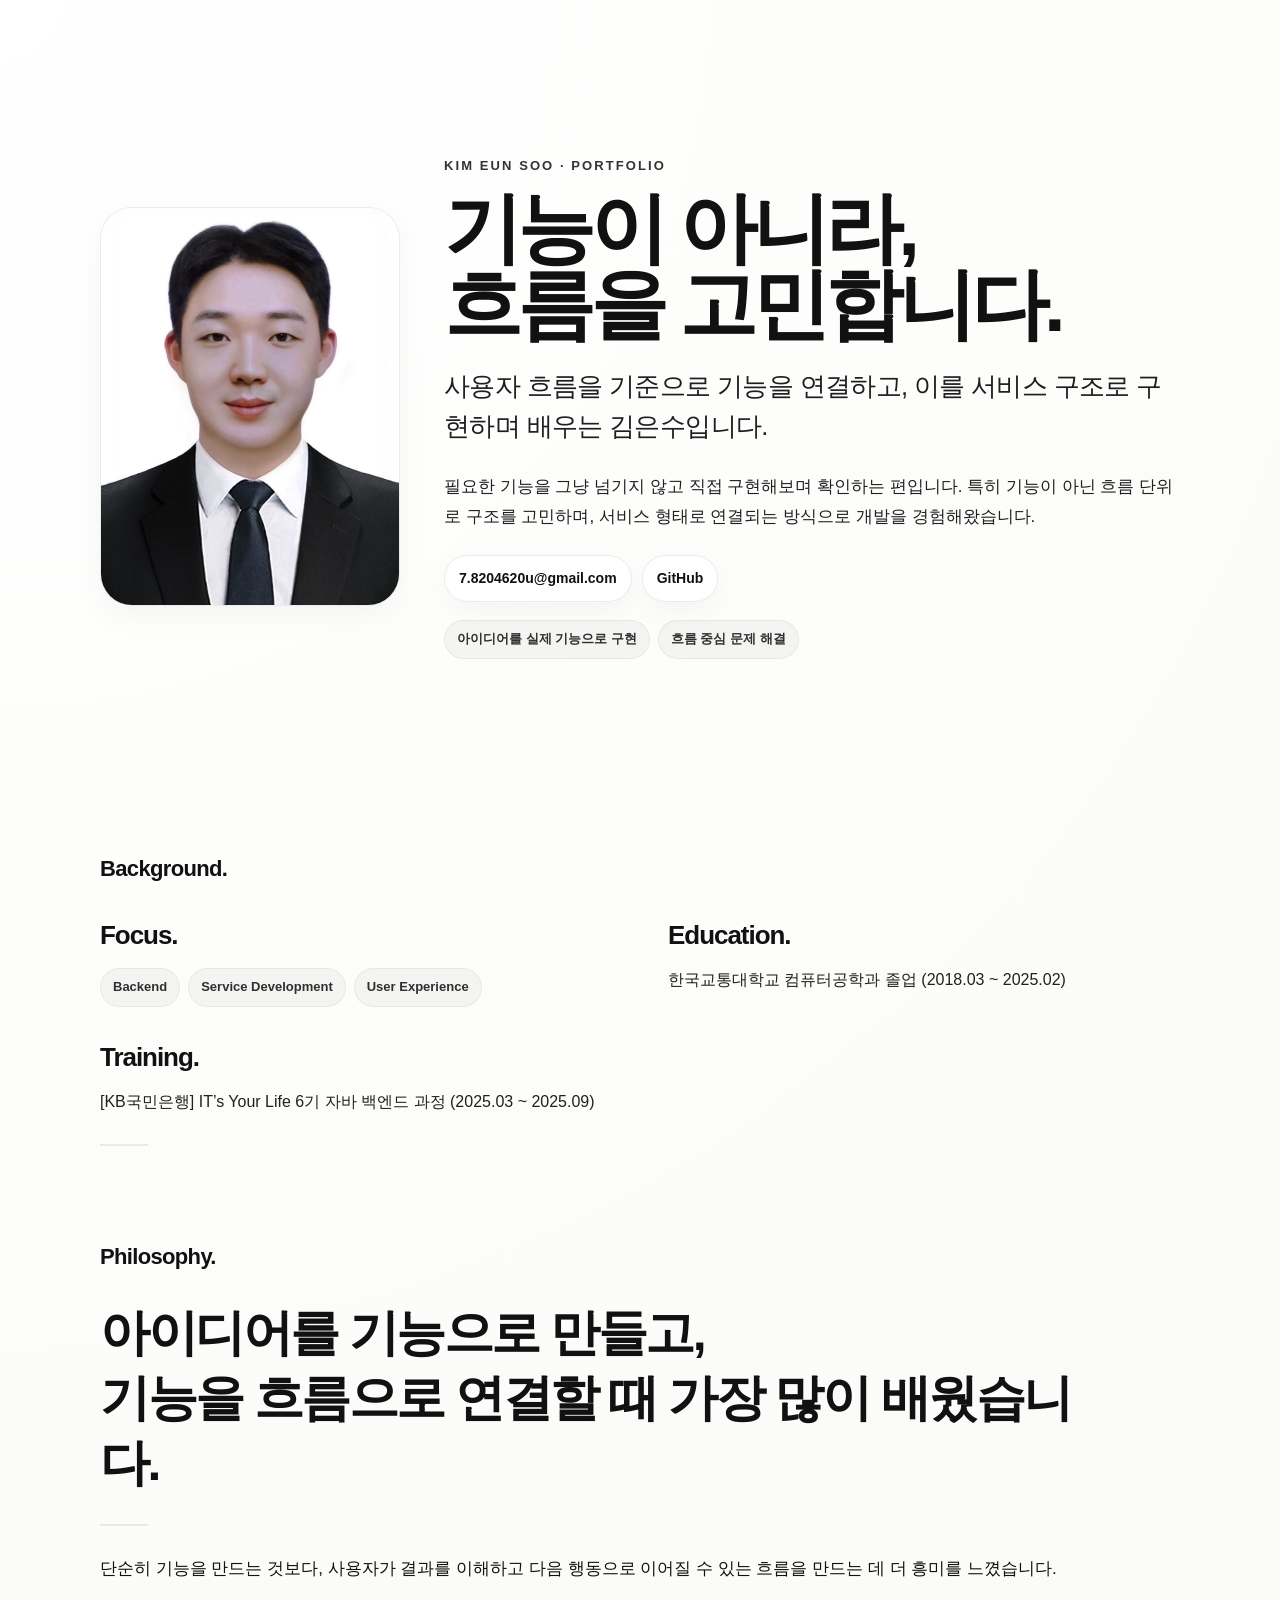
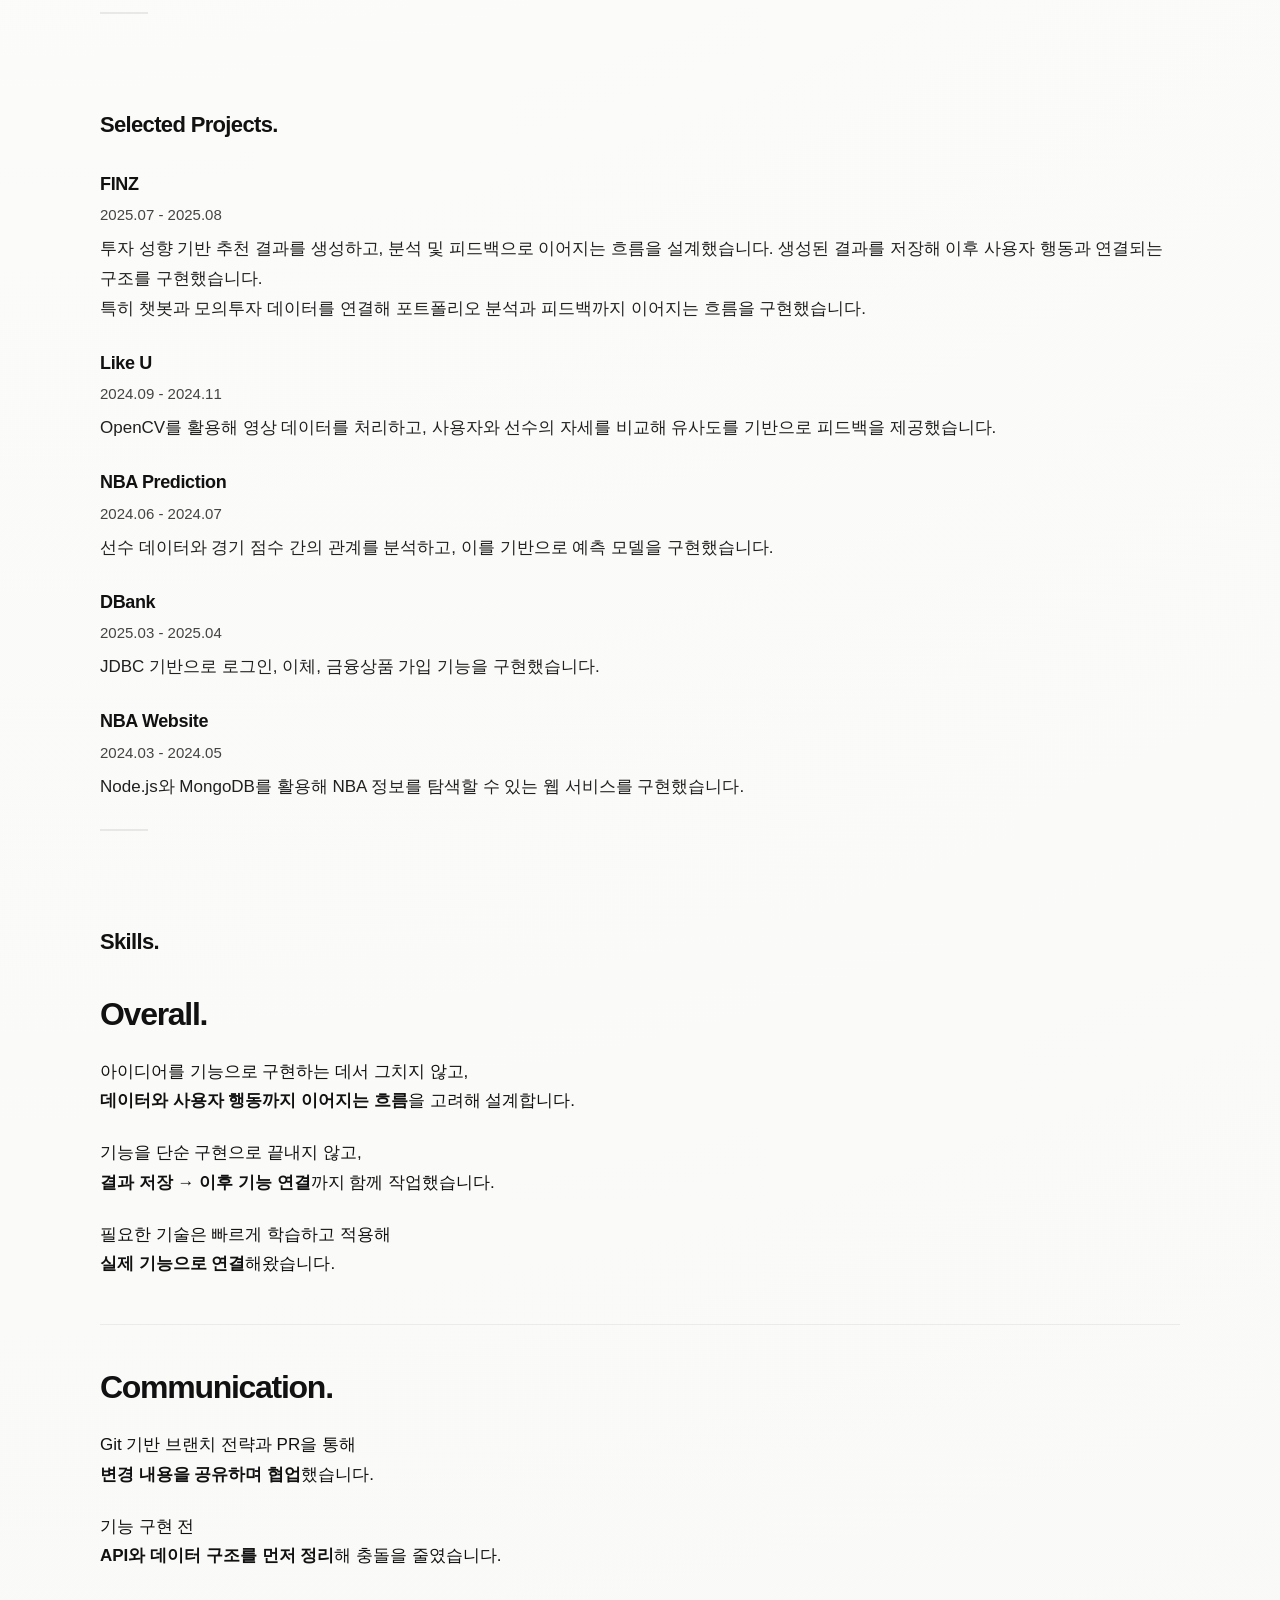
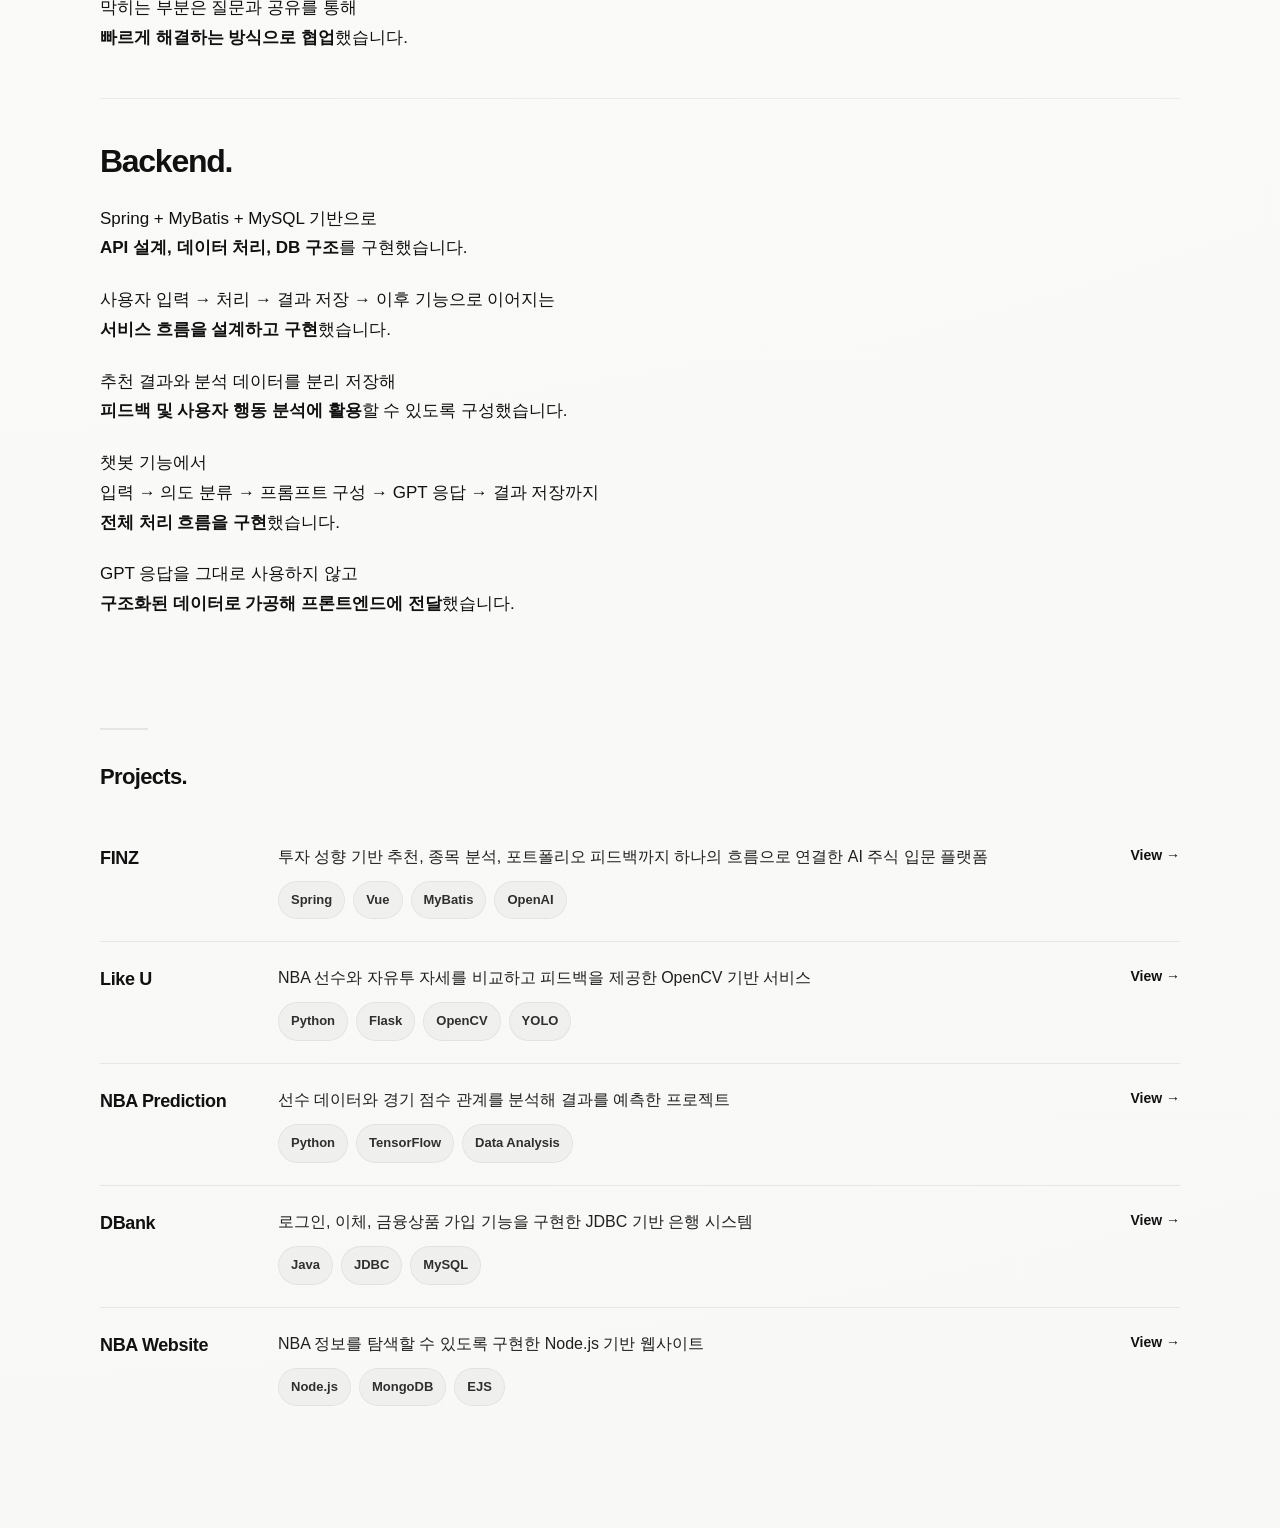
==== index.html @ 163c6992 "portfolio update" ====
<!doctype html>
<link rel="stylesheet" href="../styles/main.css" />
<html lang="ko">
  <head>
    <meta charset="utf-8" />
    <meta name="viewport" content="width=device-width,initial-scale=1" />
    <title>Eunsu Kim | Portfolio</title>
  </head>

  <body>
    <div class="wrap">
      <!-- HERO -->
      <section class="hero">
        <div class="hero-image reveal">
          <img src="assets/avatar.jpg" alt="김은수 프로필 이미지" />
        </div>

        <div>
          <p class="eyebrow reveal delay-1">KIM EUN SOO · PORTFOLIO</p>

          <h1 class="reveal delay-2">
            기능이 아니라,<br />
            흐름을 고민합니다.
          </h1>

          <p class="hero-intro reveal delay-3">
            사용자 흐름을 기준으로 기능을 연결하고, 이를 서비스 구조로 구현하며
            배우는 김은수입니다.
          </p>

          <p class="hero-sub reveal delay-4">
            필요한 기능을 그냥 넘기지 않고 직접 구현해보며 확인하는 편입니다.
            특히 기능이 아닌 흐름 단위로 구조를 고민하며, 서비스 형태로 연결되는
            방식으로 개발을 경험해왔습니다.
          </p>

          <div class="hero-links reveal delay-4">
            <a class="hero-link" href="mailto:7.8204620u@gmail.com"
              >7.8204620u@gmail.com</a
            >
            <a
              class="hero-link"
              href="https://github.com/ensookim"
              target="_blank"
              >GitHub</a
            >
          </div>

          <div class="chips hero-tags reveal delay-4">
            <span class="chip">아이디어를 실제 기능으로 구현</span>
            <span class="chip">흐름 중심 문제 해결</span>
          </div>
        </div>
      </section>

      <!-- BACKGROUND -->
      <section class="section reveal">
        <div class="section-title">
          <h2>Background.</h2>
        </div>

        <div class="info-grid">
          <div class="info-block">
            <h3>Focus.</h3>
            <div class="chips">
              <span class="chip">Backend</span>
              <span class="chip">Service Development</span>
              <span class="chip">User Experience</span>
            </div>
          </div>

          <div class="info-block">
            <h3>Education.</h3>
            <p>한국교통대학교 컴퓨터공학과 졸업 (2018.03 ~ 2025.02)</p>
          </div>

          <div class="info-block">
            <h3>Training.</h3>
            <p>
              [KB국민은행] IT’s Your Life 6기 자바 백엔드 과정 (2025.03 ~
              2025.09)
            </p>
          </div>
        </div>
      </section>

      <div class="divider"></div>

      <!-- PHILOSOPHY -->
      <section class="section reveal">
        <div class="section-title">
          <h2>Philosophy.</h2>
        </div>

        <p class="quote-big">
          아이디어를 기능으로 만들고,<br />
          기능을 흐름으로 연결할 때 가장 많이 배웠습니다.
        </p>

        <div class="divider"></div>

        <p>
          단순히 기능을 만드는 것보다, 사용자가 결과를 이해하고 다음 행동으로
          이어질 수 있는 흐름을 만드는 데 더 흥미를 느꼈습니다.
        </p>
      </section>

      <div class="divider"></div>

      <!-- SELECTED PROJECTS -->
      <section class="section reveal">
        <div class="section-title">
          <h2>Selected Projects.</h2>
        </div>

        <div class="text-section">
          <div class="text-block">
            <div class="project-timeline-item">
              <div class="project-timeline-title">FINZ</div>
              <span class="project-timeline-period">2025.07 - 2025.08</span>
              <div class="project-timeline-desc">
                투자 성향 기반 추천 결과를 생성하고, 분석 및 피드백으로 이어지는
                흐름을 설계했습니다. 생성된 결과를 저장해 이후 사용자 행동과
                연결되는 구조를 구현했습니다.
                <br />
                특히 챗봇과 모의투자 데이터를 연결해 포트폴리오 분석과
                피드백까지 이어지는 흐름을 구현했습니다.
              </div>
            </div>

            <div class="project-timeline-item">
              <div class="project-timeline-title">Like U</div>
              <span class="project-timeline-period">2024.09 - 2024.11</span>
              <div class="project-timeline-desc">
                OpenCV를 활용해 영상 데이터를 처리하고, 사용자와 선수의 자세를
                비교해 유사도를 기반으로 피드백을 제공했습니다.
              </div>
            </div>

            <div class="project-timeline-item">
              <div class="project-timeline-title">NBA Prediction</div>
              <span class="project-timeline-period">2024.06 - 2024.07</span>
              <div class="project-timeline-desc">
                선수 데이터와 경기 점수 간의 관계를 분석하고, 이를 기반으로 예측
                모델을 구현했습니다.
              </div>
            </div>

            <div class="project-timeline-item">
              <div class="project-timeline-title">DBank</div>
              <span class="project-timeline-period">2025.03 - 2025.04</span>
              <div class="project-timeline-desc">
                JDBC 기반으로 로그인, 이체, 금융상품 가입 기능을 구현했습니다.
              </div>
            </div>

            <div class="project-timeline-item">
              <div class="project-timeline-title">NBA Website</div>
              <span class="project-timeline-period">2024.03 - 2024.05</span>
              <div class="project-timeline-desc">
                Node.js와 MongoDB를 활용해 NBA 정보를 탐색할 수 있는 웹 서비스를
                구현했습니다.
              </div>
            </div>
          </div>
        </div>
      </section>

      <div class="divider"></div>

      <!-- SKILLS -->
      <section class="section reveal">
        <div class="section-title">
          <h2>Skills.</h2>
        </div>

        <div class="text-section">
          <!-- OVERALL -->
          <div class="text-block">
            <h3>Overall.</h3>

            <p>
              아이디어를 기능으로 구현하는 데서 그치지 않고,<br />
              <strong>데이터와 사용자 행동까지 이어지는 흐름</strong>을 고려해
              설계합니다.
            </p>

            <p>
              기능을 단순 구현으로 끝내지 않고,<br />
              <strong>결과 저장 → 이후 기능 연결</strong>까지 함께 작업했습니다.
            </p>

            <p>
              필요한 기술은 빠르게 학습하고 적용해<br />
              <strong>실제 기능으로 연결</strong>해왔습니다.
            </p>
          </div>

          <!-- COMMUNICATION -->
          <div class="text-block">
            <h3>Communication.</h3>

            <p>
              Git 기반 브랜치 전략과 PR을 통해<br />
              <strong>변경 내용을 공유하며 협업</strong>했습니다.
            </p>

            <p>
              기능 구현 전<br />
              <strong>API와 데이터 구조를 먼저 정리</strong>해 충돌을
              줄였습니다.
            </p>

            <p>
              막히는 부분은 질문과 공유를 통해<br />
              <strong>빠르게 해결하는 방식으로 협업</strong>했습니다.
            </p>
          </div>

          <!-- BACKEND -->
          <div class="text-block">
            <h3>Backend.</h3>

            <p>
              Spring + MyBatis + MySQL 기반으로<br />
              <strong>API 설계, 데이터 처리, DB 구조</strong>를 구현했습니다.
            </p>

            <p>
              사용자 입력 → 처리 → 결과 저장 → 이후 기능으로 이어지는<br />
              <strong>서비스 흐름을 설계하고 구현</strong>했습니다.
            </p>

            <p>
              추천 결과와 분석 데이터를 분리 저장해<br />
              <strong>피드백 및 사용자 행동 분석에 활용</strong>할 수 있도록
              구성했습니다.
            </p>

            <p>
              챗봇 기능에서<br />
              입력 → 의도 분류 → 프롬프트 구성 → GPT 응답 → 결과 저장까지<br />
              <strong>전체 처리 흐름을 구현</strong>했습니다.
            </p>

            <p>
              GPT 응답을 그대로 사용하지 않고<br />
              <strong>구조화된 데이터로 가공해 프론트엔드에 전달</strong
              >했습니다.
            </p>
          </div>
        </div>
      </section>
      <section class="section reveal">
        <div class="divider"></div>
        <div class="section-title">
          <h2>Projects.</h2>
        </div>

        <div class="project-list">
          <!-- FINZ -->
          <a href="projects/finz.html" class="project-row">
            <div class="project-row-name">FINZ</div>
            <div class="project-row-main">
              <p class="project-row-desc">
                투자 성향 기반 추천, 종목 분석, 포트폴리오 피드백까지 하나의
                흐름으로 연결한 AI 주식 입문 플랫폼
              </p>
              <div class="project-row-stack">
                <span class="chip">Spring</span>
                <span class="chip">Vue</span>
                <span class="chip">MyBatis</span>
                <span class="chip">OpenAI</span>
              </div>
            </div>
            <div class="project-row-link">View →</div>
          </a>

          <!-- Like U -->
          <a href="projects/likeu.html" class="project-row">
            <div class="project-row-name">Like U</div>
            <div class="project-row-main">
              <p class="project-row-desc">
                NBA 선수와 자유투 자세를 비교하고 피드백을 제공한 OpenCV 기반
                서비스
              </p>
              <div class="project-row-stack">
                <span class="chip">Python</span>
                <span class="chip">Flask</span>
                <span class="chip">OpenCV</span>
                <span class="chip">YOLO</span>
              </div>
            </div>
            <div class="project-row-link">View →</div>
          </a>

          <!-- NBA Prediction -->
          <a href="projects/prediction.html" class="project-row">
            <div class="project-row-name">NBA Prediction</div>
            <div class="project-row-main">
              <p class="project-row-desc">
                선수 데이터와 경기 점수 관계를 분석해 결과를 예측한 프로젝트
              </p>
              <div class="project-row-stack">
                <span class="chip">Python</span>
                <span class="chip">TensorFlow</span>
                <span class="chip">Data Analysis</span>
              </div>
            </div>
            <div class="project-row-link">View →</div>
          </a>

          <!-- DBank -->
          <a href="projects/dbank.html" class="project-row">
            <div class="project-row-name">DBank</div>
            <div class="project-row-main">
              <p class="project-row-desc">
                로그인, 이체, 금융상품 가입 기능을 구현한 JDBC 기반 은행 시스템
              </p>
              <div class="project-row-stack">
                <span class="chip">Java</span>
                <span class="chip">JDBC</span>
                <span class="chip">MySQL</span>
              </div>
            </div>
            <div class="project-row-link">View →</div>
          </a>

          <!-- NBA Website -->
          <a href="projects/nbawebsite.html" class="project-row">
            <div class="project-row-name">NBA Website</div>
            <div class="project-row-main">
              <p class="project-row-desc">
                NBA 정보를 탐색할 수 있도록 구현한 Node.js 기반 웹사이트
              </p>
              <div class="project-row-stack">
                <span class="chip">Node.js</span>
                <span class="chip">MongoDB</span>
                <span class="chip">EJS</span>
              </div>
            </div>
            <div class="project-row-link">View →</div>
          </a>
        </div>
      </section>

      <script>
        const observer = new IntersectionObserver(
          (entries) => {
            entries.forEach((entry) => {
              if (entry.isIntersecting) {
                entry.target.classList.add('show');
                observer.unobserve(entry.target);
              }
            });
          },
          {
            threshold: 0.12,
            rootMargin: '0px 0px -40px 0px',
          },
        );

        document.querySelectorAll('.reveal').forEach((el) => {
          observer.observe(el);
        });
      </script>
    </div>
  </body>
</html>
---- styles/main.css ----
:root {
  --bg: #f8f8f6;
  --paper: #ffffff;
  --text: #111111;
  --muted: #202020;
  --subtle: #333333;
  --line: rgba(0, 0, 0, 0.08);
  --soft: rgba(0, 0, 0, 0.035);
  --radius: 24px;
  --shadow: 0 10px 30px rgba(0, 0, 0, 0.04);
}

.text-block ul {
  max-width: 720px;
}
.text-block li {
  margin-bottom: 18px;
  line-height: 1.8;
}
.divider {
  width: 48px;
  height: 2px;
  background: #111;
  margin: 28px 0;
  opacity: 0.08;
}

* {
  box-sizing: border-box;
}

html {
  scroll-behavior: smooth;
}

body {
  margin: 0;
  font-family:
    -apple-system, BlinkMacSystemFont, 'SF Pro Display', 'Segoe UI', Roboto,
    Arial, sans-serif;
  font-size: 17px;
  color: var(--text);
  background: radial-gradient(
    circle at top left,
    #ffffff 0%,
    #fbfbf9 35%,
    #f8f8f6 100%
  );
  line-height: 1.75;
}

a {
  color: inherit;
  text-decoration: none;
}

img {
  display: block;
  max-width: 100%;
}

.wrap {
  max-width: 1120px;
  margin: 0 auto;
  padding: 56px 20px 100px;
}

.section {
  margin-top: 92px;
}

.section-title {
  margin-bottom: 24px;
}

.section-title h2 {
  margin: 0;
  font-size: 22px;
  letter-spacing: -0.03em;
}

.chips {
  display: flex;
  flex-wrap: wrap;
  gap: 8px;
}

.chip {
  display: inline-flex;
  align-items: center;
  padding: 7px 12px;
  border-radius: 999px;
  background: var(--soft);
  border: 1px solid rgba(0, 0, 0, 0.05);
  font-size: 13px;
  font-weight: 600;
  color: #2f2f2f;
}

/* HERO */
.hero {
  display: grid;
  grid-template-columns: 300px minmax(0, 1fr);
  gap: 44px;
  align-items: center;
  min-height: 78vh;
}

.hero-image {
  border-radius: 32px;
  overflow: hidden;
  background: var(--paper);
  border: 1px solid var(--line);
  box-shadow: var(--shadow);
}

.image-caption {
  margin-top: 12px;
  font-size: 16px;
  line-height: 1.7;
  color: #2a2a2a;
  font-weight: 500;
  letter-spacing: -0.01em;
}
.hero-image img {
  width: 100%;
  aspect-ratio: 3 / 4;
  object-fit: cover;
}

.eyebrow {
  margin: 0 0 12px;
  font-size: 13px;
  letter-spacing: 0.16em;
  text-transform: uppercase;
  color: var(--subtle);
  font-weight: 700;
}

.hero h1 {
  margin: 0;
  font-size: clamp(48px, 7vw, 78px);
  line-height: 0.98;
  letter-spacing: -0.065em;
}

.hero-intro {
  margin-top: 24px;
  max-width: 760px;
  font-size: clamp(20px, 2vw, 26px);
  line-height: 1.55;
  letter-spacing: -0.025em;
  color: #1f1f1f;
}

.hero-sub {
  margin-top: 18px;
  max-width: 760px;
  font-size: 17px;
  color: var(--muted);
}

.hero-links {
  display: flex;
  flex-wrap: wrap;
  gap: 10px;
  margin-top: 24px;
}

.hero-link {
  display: inline-flex;
  align-items: center;
  padding: 10px 14px;
  border-radius: 999px;
  background: rgba(255, 255, 255, 0.92);
  border: 1px solid var(--line);
  box-shadow: var(--shadow);
  font-size: 14px;
  font-weight: 600;
  transition: transform 0.2s ease;
}

.hero-link:hover {
  transform: translateY(-2px);
}

.hero-tags {
  margin-top: 18px;
}

/* INFO */
.info-grid {
  display: grid;
  grid-template-columns: repeat(2, minmax(0, 1fr));
  gap: 28px 56px;
}

.info-block h3 {
  margin: 0 0 8px;
  font-size: 26px;
  letter-spacing: -0.04em;
}

.info-block p {
  margin: 0;
  font-size: 16px;
  color: var(--muted);
}

.info-block .chips {
  margin-top: 10px;
}

/* QUOTE */
.quote-big {
  margin: 0;
  max-width: 980px;
  font-size: clamp(30px, 4vw, 50px);
  line-height: 1.3;
  letter-spacing: -0.05em;
  font-weight: 700;
}

.quote-sub {
  margin-top: 14px;
  max-width: 780px;
  font-size: 17px;
  color: #222222;
}

/* TEXT SECTIONS */
.text-section {
  display: flex;
  flex-direction: column;
  gap: 34px;
}

.text-block {
  padding-bottom: 28px;
  border-bottom: 1px solid rgba(0, 0, 0, 0.06);
}

.text-block:last-child {
  border-bottom: none;
  padding-bottom: 0;
}

.text-block h3 {
  margin: 0 0 14px;
  font-size: 32px;
  letter-spacing: -0.04em;
}

.text-block p {
  margin-top: 22px;
  max-width: 680px;
}

.text-block p:first-of-type {
  margin-top: 15px;
}

.text-block ul {
  margin: 0;
  padding-left: 20px;
  color: var(--muted);
  font-size: 17px;
}

.text-block li + li {
  margin-top: 10px;
}

/* PROJECT TIMELINE */
.project-timeline-item + .project-timeline-item {
  margin-top: 24px;
}

.project-timeline-title {
  font-size: 18px;
  font-weight: 700;
  letter-spacing: -0.02em;
}

.project-timeline-period {
  display: block;
  margin-top: 2px;
  font-size: 15px;
  color: #444444;
}

.project-timeline-desc {
  margin-top: 6px;
  color: var(--muted);
  font-size: 17px;
}

/* PROJECT LIST */
.project-list {
  display: flex;
  flex-direction: column;
}

.project-row {
  display: grid;
  grid-template-columns: 160px 1fr auto;
  gap: 18px;
  align-items: start;
  padding: 22px 0;
  border-bottom: 1px solid rgba(0, 0, 0, 0.07);
  transition: transform 0.2s ease;
}

.project-row:hover {
  transform: translateX(4px);
}

.project-row:last-child {
  border-bottom: none;
}

.project-row-name {
  font-size: 18px;
  font-weight: 700;
  letter-spacing: -0.02em;
}

.project-row-main {
  min-width: 0;
}

.project-row-desc {
  margin: 0;
  font-size: 16px;
  color: var(--muted);
}

.project-row-stack {
  display: flex;
  flex-wrap: wrap;
  gap: 8px;
  margin-top: 10px;
}

.project-row-link {
  font-size: 14px;
  font-weight: 700;
  color: #111111;
  white-space: nowrap;
}

/* REVEAL */
.reveal {
  opacity: 0;
  transform: translateY(36px);
  transition:
    opacity 0.8s cubic-bezier(0.22, 1, 0.36, 1),
    transform 0.8s cubic-bezier(0.22, 1, 0.36, 1);
  will-change: opacity, transform;
}

.reveal.show {
  opacity: 1;
  transform: translateY(0);
}

.delay-1 {
  transition-delay: 0.05s;
}

.delay-2 {
  transition-delay: 0.1s;
}

.delay-3 {
  transition-delay: 0.15s;
}

.delay-4 {
  transition-delay: 0.2s;
}

@media (max-width: 980px) {
  .hero {
    grid-template-columns: 240px minmax(0, 1fr);
    min-height: auto;
  }
}

@media (max-width: 820px) {
  .wrap {
    padding: 28px 16px 80px;
  }

  .hero {
    grid-template-columns: 1fr;
    gap: 24px;
    min-height: auto;
  }

  .info-grid {
    grid-template-columns: 1fr;
  }

  .section {
    margin-top: 60px;
  }

  .text-block h3 {
    font-size: 28px;
  }

  .quote-big {
    font-size: 28px;
  }

  .project-row {
    grid-template-columns: 1fr;
    gap: 10px;
  }

  .project-row-link {
    margin-top: 4px;
  }
}

@media (prefers-reduced-motion: reduce) {
  html {
    scroll-behavior: auto;
  }

  .reveal,
  .reveal.show,
  .hero-link,
  .project-row {
    transition: none !important;
    transform: none !important;
    opacity: 1 !important;
  }
}
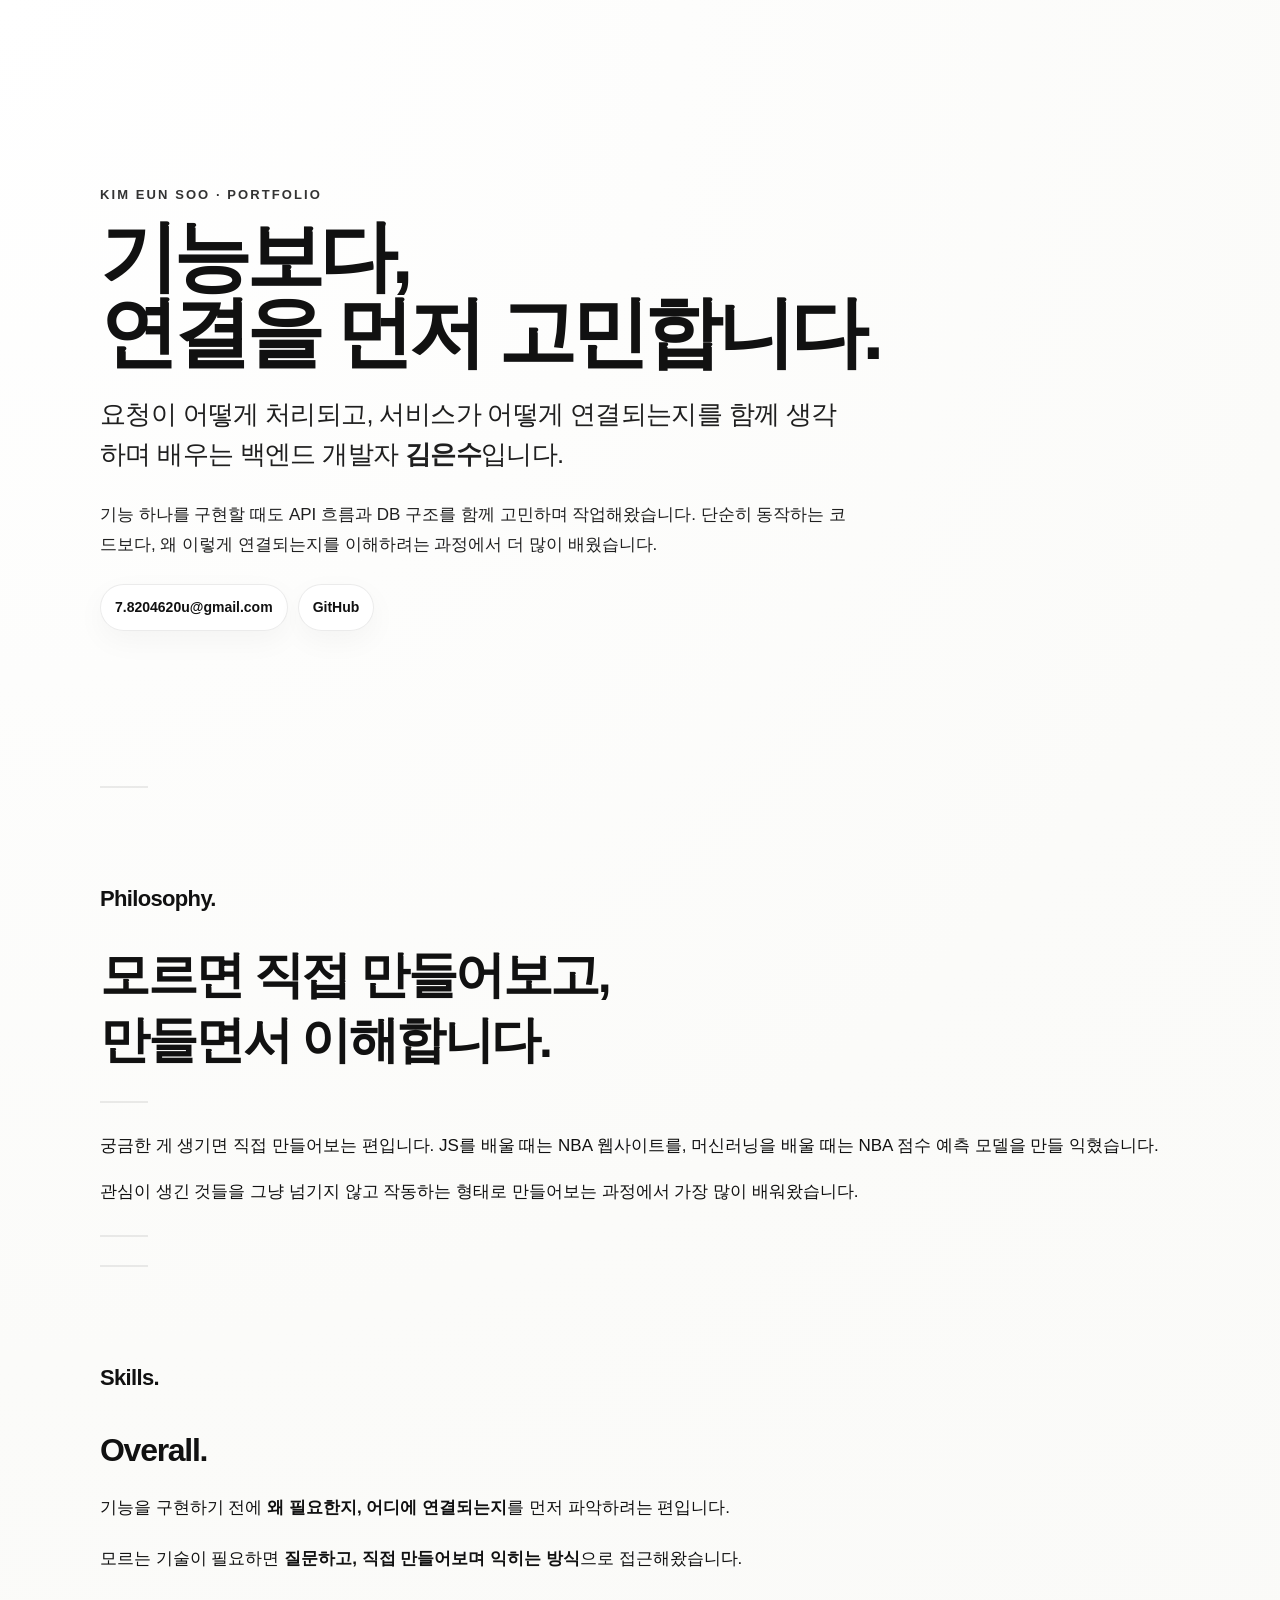
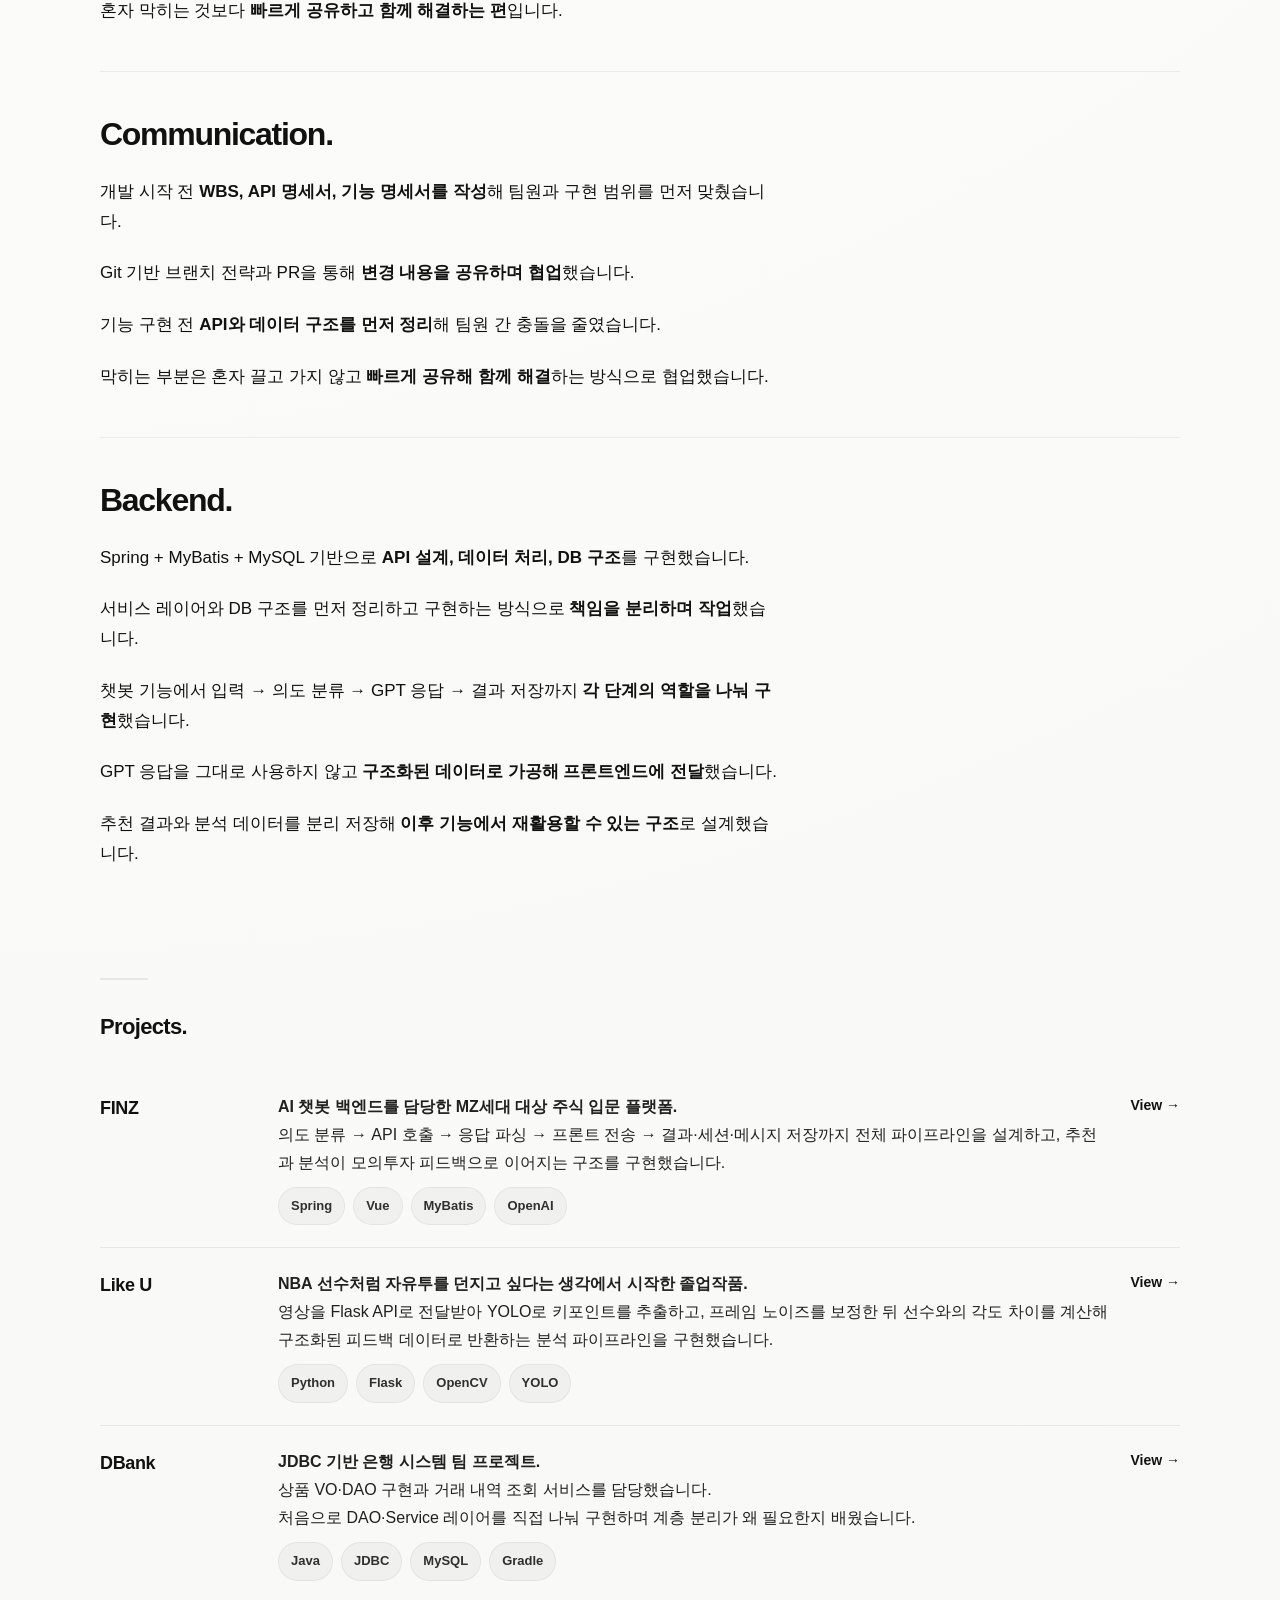
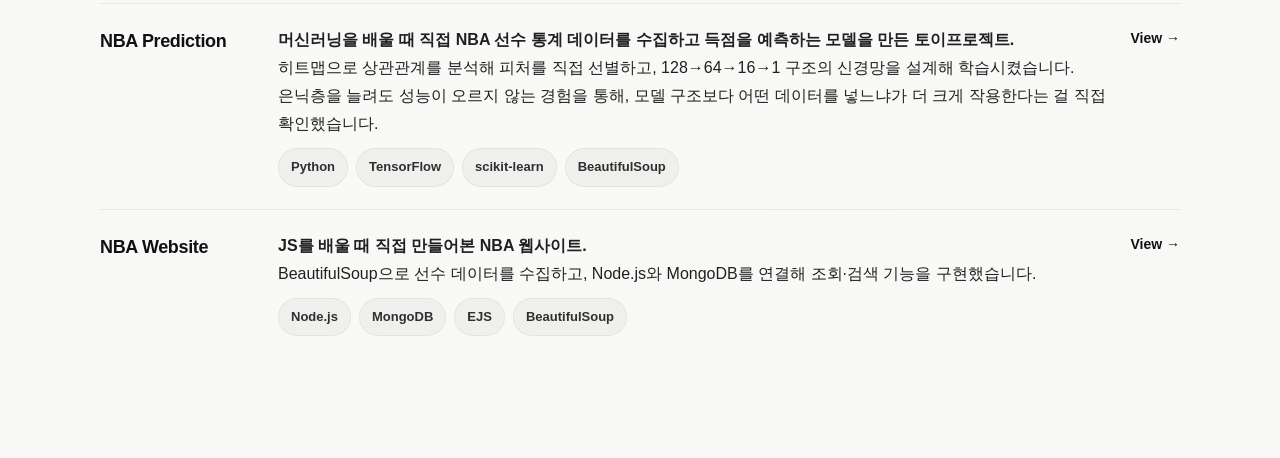
==== commit c868fff5: "UPDATE" ====
--- a/index.html
+++ b/index.html
@@ -11,27 +11,23 @@
     <div class="wrap">
       <!-- HERO -->
       <section class="hero">
-        <div class="hero-image reveal">
-          <img src="assets/avatar.jpg" alt="김은수 프로필 이미지" />
-        </div>
-
         <div>
           <p class="eyebrow reveal delay-1">KIM EUN SOO · PORTFOLIO</p>
 
           <h1 class="reveal delay-2">
-            기능이 아니라,<br />
-            흐름을 고민합니다.
+            기능보다,<br />
+            연결을 먼저 고민합니다.
           </h1>
 
           <p class="hero-intro reveal delay-3">
-            사용자 흐름을 기준으로 기능을 연결하고, 이를 서비스 구조로 구현하며
-            배우는 김은수입니다.
+            요청이 어떻게 처리되고, 서비스가 어떻게 연결되는지를 함께 생각하며
+            배우는 백엔드 개발자 <strong>김은수</strong>입니다.
           </p>
 
           <p class="hero-sub reveal delay-4">
-            필요한 기능을 그냥 넘기지 않고 직접 구현해보며 확인하는 편입니다.
-            특히 기능이 아닌 흐름 단위로 구조를 고민하며, 서비스 형태로 연결되는
-            방식으로 개발을 경험해왔습니다.
+            기능 하나를 구현할 때도 API 흐름과 DB 구조를 함께 고민하며
+            작업해왔습니다. 단순히 동작하는 코드보다, 왜 이렇게 연결되는지를
+            이해하려는 과정에서 더 많이 배웠습니다.
           </p>
 
           <div class="hero-links reveal delay-4">
@@ -46,14 +42,14 @@
             >
           </div>
 
-          <div class="chips hero-tags reveal delay-4">
+          <!-- <div class="chips hero-tags reveal delay-4">
             <span class="chip">아이디어를 실제 기능으로 구현</span>
             <span class="chip">흐름 중심 문제 해결</span>
-          </div>
+          </div> -->
         </div>
       </section>
 
-      <!-- BACKGROUND -->
+      <!-- BACKGROUND
       <section class="section reveal">
         <div class="section-title">
           <h2>Background.</h2>
@@ -64,8 +60,8 @@
             <h3>Focus.</h3>
             <div class="chips">
               <span class="chip">Backend</span>
-              <span class="chip">Service Development</span>
-              <span class="chip">User Experience</span>
+              <span class="chip">API 설계</span>
+              <span class="chip">서비스 구조</span>
             </div>
           </div>
 
@@ -76,13 +72,10 @@
 
           <div class="info-block">
             <h3>Training.</h3>
-            <p>
-              [KB국민은행] IT’s Your Life 6기 자바 백엔드 과정 (2025.03 ~
-              2025.09)
-            </p>
-          </div>
-        </div>
-      </section>
+            <p>[KB] IT's Your Life 6기 자바 백엔드 과정 (2025.03 ~ 2025.09)</p>
+          </div>
+        </div>
+      </section> -->
 
       <div class="divider"></div>
 
@@ -93,21 +86,25 @@
         </div>
 
         <p class="quote-big">
-          아이디어를 기능으로 만들고,<br />
-          기능을 흐름으로 연결할 때 가장 많이 배웠습니다.
+          모르면 직접 만들어보고,<br />
+          만들면서 이해합니다.
         </p>
 
         <div class="divider"></div>
 
         <p>
-          단순히 기능을 만드는 것보다, 사용자가 결과를 이해하고 다음 행동으로
-          이어질 수 있는 흐름을 만드는 데 더 흥미를 느꼈습니다.
+          궁금한 게 생기면 직접 만들어보는 편입니다. JS를 배울 때는 NBA
+          웹사이트를, 머신러닝을 배울 때는 NBA 점수 예측 모델을 만들 익혔습니다.
+        </p>
+        <p>
+          관심이 생긴 것들을 그냥 넘기지 않고 작동하는 형태로 만들어보는
+          과정에서 가장 많이 배워왔습니다.
         </p>
       </section>
 
       <div class="divider"></div>
 
-      <!-- SELECTED PROJECTS -->
+      <!-- SELECTED PROJECTS
       <section class="section reveal">
         <div class="section-title">
           <h2>Selected Projects.</h2>
@@ -164,7 +161,7 @@
             </div>
           </div>
         </div>
-      </section>
+      </section> -->
 
       <div class="divider"></div>
 
@@ -180,19 +177,20 @@
             <h3>Overall.</h3>
 
             <p>
-              아이디어를 기능으로 구현하는 데서 그치지 않고,<br />
-              <strong>데이터와 사용자 행동까지 이어지는 흐름</strong>을 고려해
-              설계합니다.
-            </p>
-
-            <p>
-              기능을 단순 구현으로 끝내지 않고,<br />
-              <strong>결과 저장 → 이후 기능 연결</strong>까지 함께 작업했습니다.
-            </p>
-
-            <p>
-              필요한 기술은 빠르게 학습하고 적용해<br />
-              <strong>실제 기능으로 연결</strong>해왔습니다.
+              기능을 구현하기 전에
+              <strong>왜 필요한지, 어디에 연결되는지</strong>를 먼저 파악하려는
+              편입니다.
+            </p>
+
+            <p>
+              모르는 기술이 필요하면
+              <strong>질문하고, 직접 만들어보며 익히는 방식</strong>으로
+              접근해왔습니다.
+            </p>
+
+            <p>
+              혼자 막히는 것보다
+              <strong>빠르게 공유하고 함께 해결하는 편</strong>입니다.
             </p>
           </div>
 
@@ -201,19 +199,25 @@
             <h3>Communication.</h3>
 
             <p>
-              Git 기반 브랜치 전략과 PR을 통해<br />
+              개발 시작 전
+              <strong>WBS, API 명세서, 기능 명세서를 작성</strong>해 팀원과 구현
+              범위를 먼저 맞췄습니다.
+            </p>
+
+            <p>
+              Git 기반 브랜치 전략과 PR을 통해
               <strong>변경 내용을 공유하며 협업</strong>했습니다.
             </p>
 
             <p>
-              기능 구현 전<br />
-              <strong>API와 데이터 구조를 먼저 정리</strong>해 충돌을
-              줄였습니다.
-            </p>
-
-            <p>
-              막히는 부분은 질문과 공유를 통해<br />
-              <strong>빠르게 해결하는 방식으로 협업</strong>했습니다.
+              기능 구현 전 <strong>API와 데이터 구조를 먼저 정리</strong>해 팀원
+              간 충돌을 줄였습니다.
+            </p>
+
+            <p>
+              막히는 부분은 혼자 끌고 가지 않고
+              <strong>빠르게 공유해 함께 해결</strong>하는 방식으로
+              협업했습니다.
             </p>
           </div>
 
@@ -222,49 +226,52 @@
             <h3>Backend.</h3>
 
             <p>
-              Spring + MyBatis + MySQL 기반으로<br />
+              Spring + MyBatis + MySQL 기반으로
               <strong>API 설계, 데이터 처리, DB 구조</strong>를 구현했습니다.
             </p>
 
             <p>
-              사용자 입력 → 처리 → 결과 저장 → 이후 기능으로 이어지는<br />
-              <strong>서비스 흐름을 설계하고 구현</strong>했습니다.
-            </p>
-
-            <p>
-              추천 결과와 분석 데이터를 분리 저장해<br />
-              <strong>피드백 및 사용자 행동 분석에 활용</strong>할 수 있도록
-              구성했습니다.
-            </p>
-
-            <p>
-              챗봇 기능에서<br />
-              입력 → 의도 분류 → 프롬프트 구성 → GPT 응답 → 결과 저장까지<br />
-              <strong>전체 처리 흐름을 구현</strong>했습니다.
-            </p>
-
-            <p>
-              GPT 응답을 그대로 사용하지 않고<br />
+              서비스 레이어와 DB 구조를 먼저 정리하고 구현하는 방식으로
+              <strong>책임을 분리하며 작업</strong>했습니다.
+            </p>
+
+            <p>
+              챗봇 기능에서 입력 → 의도 분류 → GPT 응답 → 결과 저장까지
+              <strong>각 단계의 역할을 나눠 구현</strong>했습니다.
+            </p>
+
+            <p>
+              GPT 응답을 그대로 사용하지 않고
               <strong>구조화된 데이터로 가공해 프론트엔드에 전달</strong
               >했습니다.
             </p>
+
+            <p>
+              추천 결과와 분석 데이터를 분리 저장해
+              <strong>이후 기능에서 재활용할 수 있는 구조</strong>로
+              설계했습니다.
+            </p>
           </div>
         </div>
       </section>
+
       <section class="section reveal">
         <div class="divider"></div>
+
         <div class="section-title">
           <h2>Projects.</h2>
         </div>
-
         <div class="project-list">
-          <!-- FINZ -->
           <a href="projects/finz.html" class="project-row">
             <div class="project-row-name">FINZ</div>
             <div class="project-row-main">
               <p class="project-row-desc">
-                투자 성향 기반 추천, 종목 분석, 포트폴리오 피드백까지 하나의
-                흐름으로 연결한 AI 주식 입문 플랫폼
+                <strong
+                  >AI 챗봇 백엔드를 담당한 MZ세대 대상 주식 입문 플랫폼.</strong
+                ><br />
+                의도 분류 → API 호출 → 응답 파싱 → 프론트 전송 →
+                결과·세션·메시지 저장까지 전체 파이프라인을 설계하고, 추천과
+                분석이 모의투자 피드백으로 이어지는 구조를 구현했습니다.
               </p>
               <div class="project-row-stack">
                 <span class="chip">Spring</span>
@@ -275,14 +282,18 @@
             </div>
             <div class="project-row-link">View →</div>
           </a>
-
-          <!-- Like U -->
           <a href="projects/likeu.html" class="project-row">
             <div class="project-row-name">Like U</div>
             <div class="project-row-main">
               <p class="project-row-desc">
-                NBA 선수와 자유투 자세를 비교하고 피드백을 제공한 OpenCV 기반
-                서비스
+                <strong
+                  >NBA 선수처럼 자유투를 던지고 싶다는 생각에서 시작한
+                  졸업작품.</strong
+                >
+                <br />
+                영상을 Flask API로 전달받아 YOLO로 키포인트를 추출하고, 프레임
+                노이즈를 보정한 뒤 선수와의 각도 차이를 계산해 구조화된 피드백
+                데이터로 반환하는 분석 파이프라인을 구현했습니다.
               </p>
               <div class="project-row-stack">
                 <span class="chip">Python</span>
@@ -294,49 +305,59 @@
             <div class="project-row-link">View →</div>
           </a>
 
-          <!-- NBA Prediction -->
-          <a href="projects/prediction.html" class="project-row">
-            <div class="project-row-name">NBA Prediction</div>
-            <div class="project-row-main">
-              <p class="project-row-desc">
-                선수 데이터와 경기 점수 관계를 분석해 결과를 예측한 프로젝트
-              </p>
-              <div class="project-row-stack">
-                <span class="chip">Python</span>
-                <span class="chip">TensorFlow</span>
-                <span class="chip">Data Analysis</span>
-              </div>
-            </div>
-            <div class="project-row-link">View →</div>
-          </a>
-
-          <!-- DBank -->
           <a href="projects/dbank.html" class="project-row">
             <div class="project-row-name">DBank</div>
             <div class="project-row-main">
               <p class="project-row-desc">
-                로그인, 이체, 금융상품 가입 기능을 구현한 JDBC 기반 은행 시스템
+                <strong>JDBC 기반 은행 시스템 팀 프로젝트.</strong><br />
+                상품 VO·DAO 구현과 거래 내역 조회 서비스를 담당했습니다. <br />
+                처음으로 DAO·Service 레이어를 직접 나눠 구현하며 계층 분리가 왜
+                필요한지 배웠습니다.
               </p>
               <div class="project-row-stack">
                 <span class="chip">Java</span>
                 <span class="chip">JDBC</span>
                 <span class="chip">MySQL</span>
-              </div>
-            </div>
-            <div class="project-row-link">View →</div>
-          </a>
-
-          <!-- NBA Website -->
+                <span class="chip">Gradle</span>
+              </div>
+            </div>
+            <div class="project-row-link">View →</div>
+          </a>
+          <a href="projects/prediction.html" class="project-row">
+            <div class="project-row-name">NBA Prediction</div>
+            <div class="project-row-main">
+              <p class="project-row-desc">
+                <strong
+                  >머신러닝을 배울 때 직접 NBA 선수 통계 데이터를 수집하고
+                  득점을 예측하는 모델을 만든 토이프로젝트.</strong
+                ><br />
+                히트맵으로 상관관계를 분석해 피처를 직접 선별하고, 128→64→16→1
+                구조의 신경망을 설계해 학습시켰습니다.<br />
+                은닉층을 늘려도 성능이 오르지 않는 경험을 통해, 모델 구조보다
+                어떤 데이터를 넣느냐가 더 크게 작용한다는 걸 직접 확인했습니다.
+              </p>
+              <div class="project-row-stack">
+                <span class="chip">Python</span>
+                <span class="chip">TensorFlow</span>
+                <span class="chip">scikit-learn</span>
+                <span class="chip">BeautifulSoup</span>
+              </div>
+            </div>
+            <div class="project-row-link">View →</div>
+          </a>
           <a href="projects/nbawebsite.html" class="project-row">
             <div class="project-row-name">NBA Website</div>
             <div class="project-row-main">
               <p class="project-row-desc">
-                NBA 정보를 탐색할 수 있도록 구현한 Node.js 기반 웹사이트
+                <strong>JS를 배울 때 직접 만들어본 NBA 웹사이트.</strong><br />
+                BeautifulSoup으로 선수 데이터를 수집하고, Node.js와 MongoDB를
+                연결해 조회·검색 기능을 구현했습니다.
               </p>
               <div class="project-row-stack">
                 <span class="chip">Node.js</span>
                 <span class="chip">MongoDB</span>
                 <span class="chip">EJS</span>
+                <span class="chip">BeautifulSoup</span>
               </div>
             </div>
             <div class="project-row-link">View →</div>
--- a/styles/main.css
+++ b/styles/main.css
@@ -99,7 +99,7 @@
 
 /* HERO */
 .hero {
-  display: grid;
+  display: flex;
   grid-template-columns: 300px minmax(0, 1fr);
   gap: 44px;
   align-items: center;
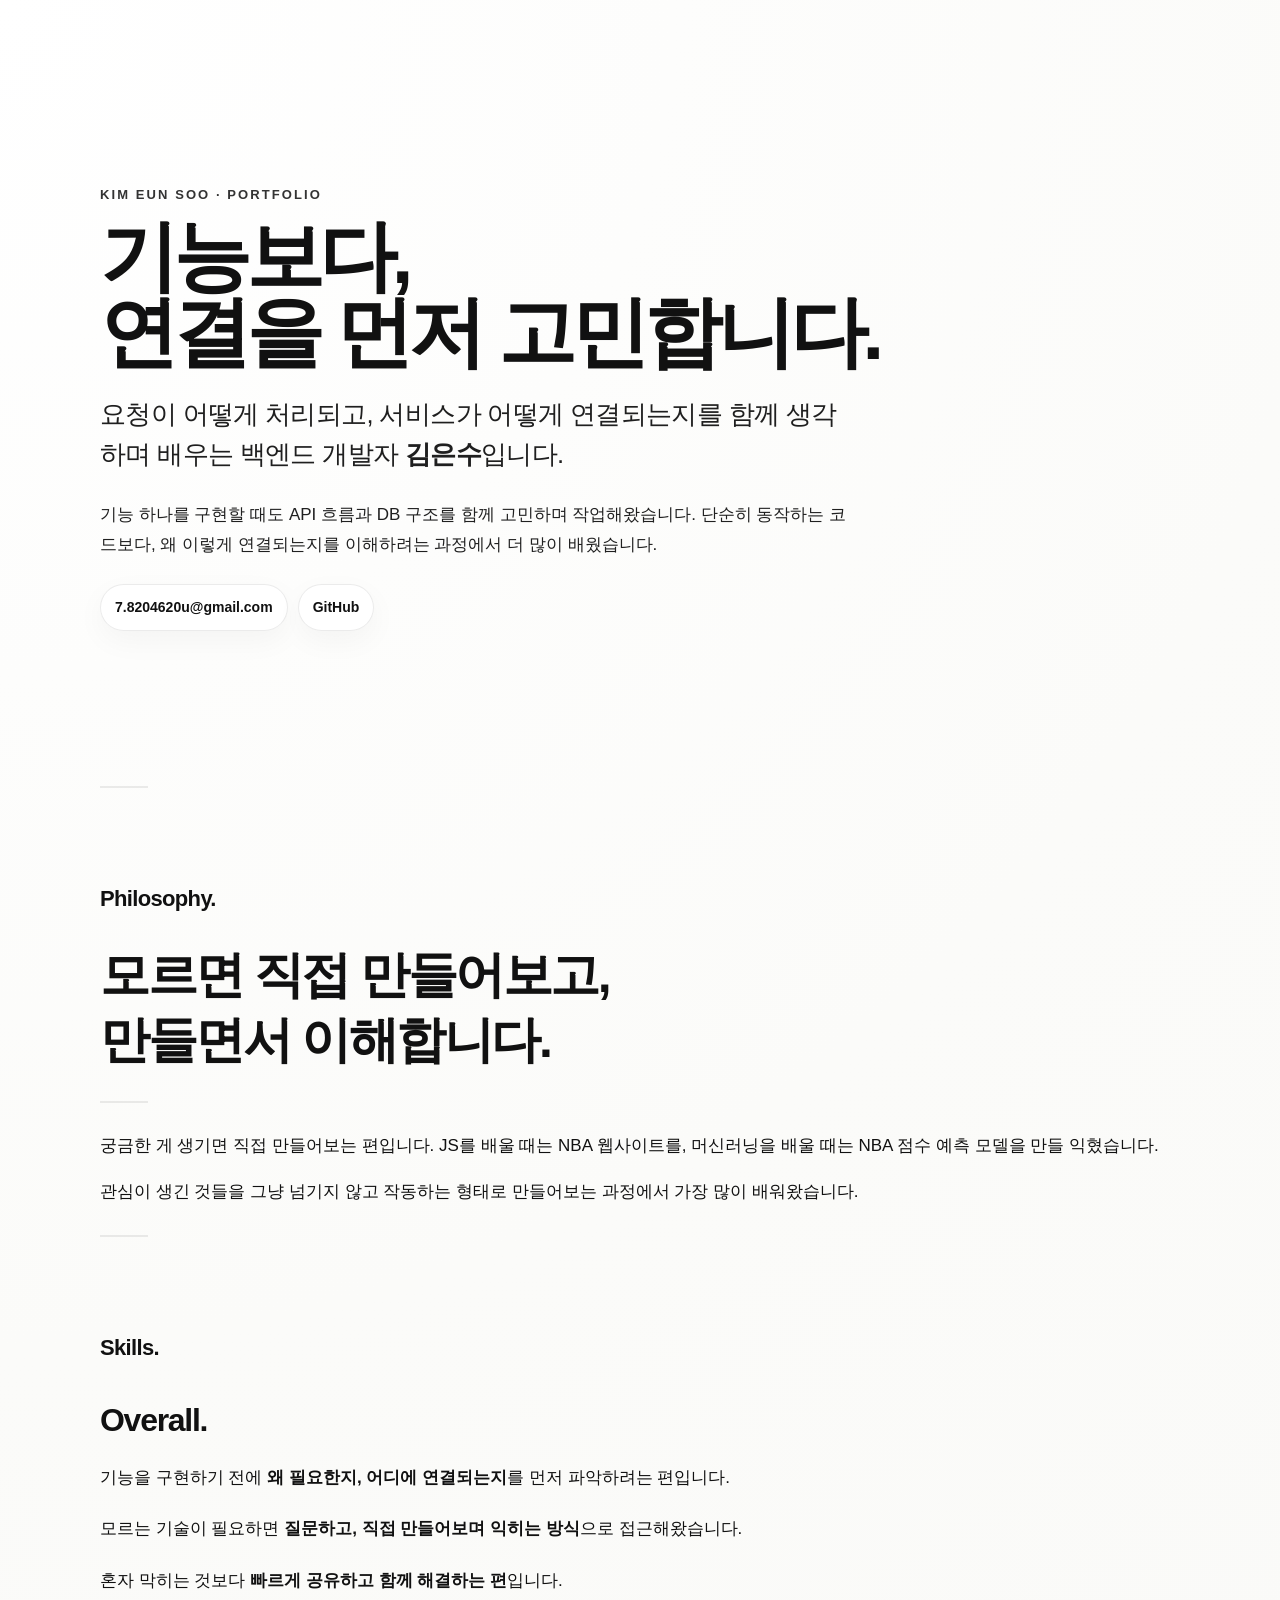
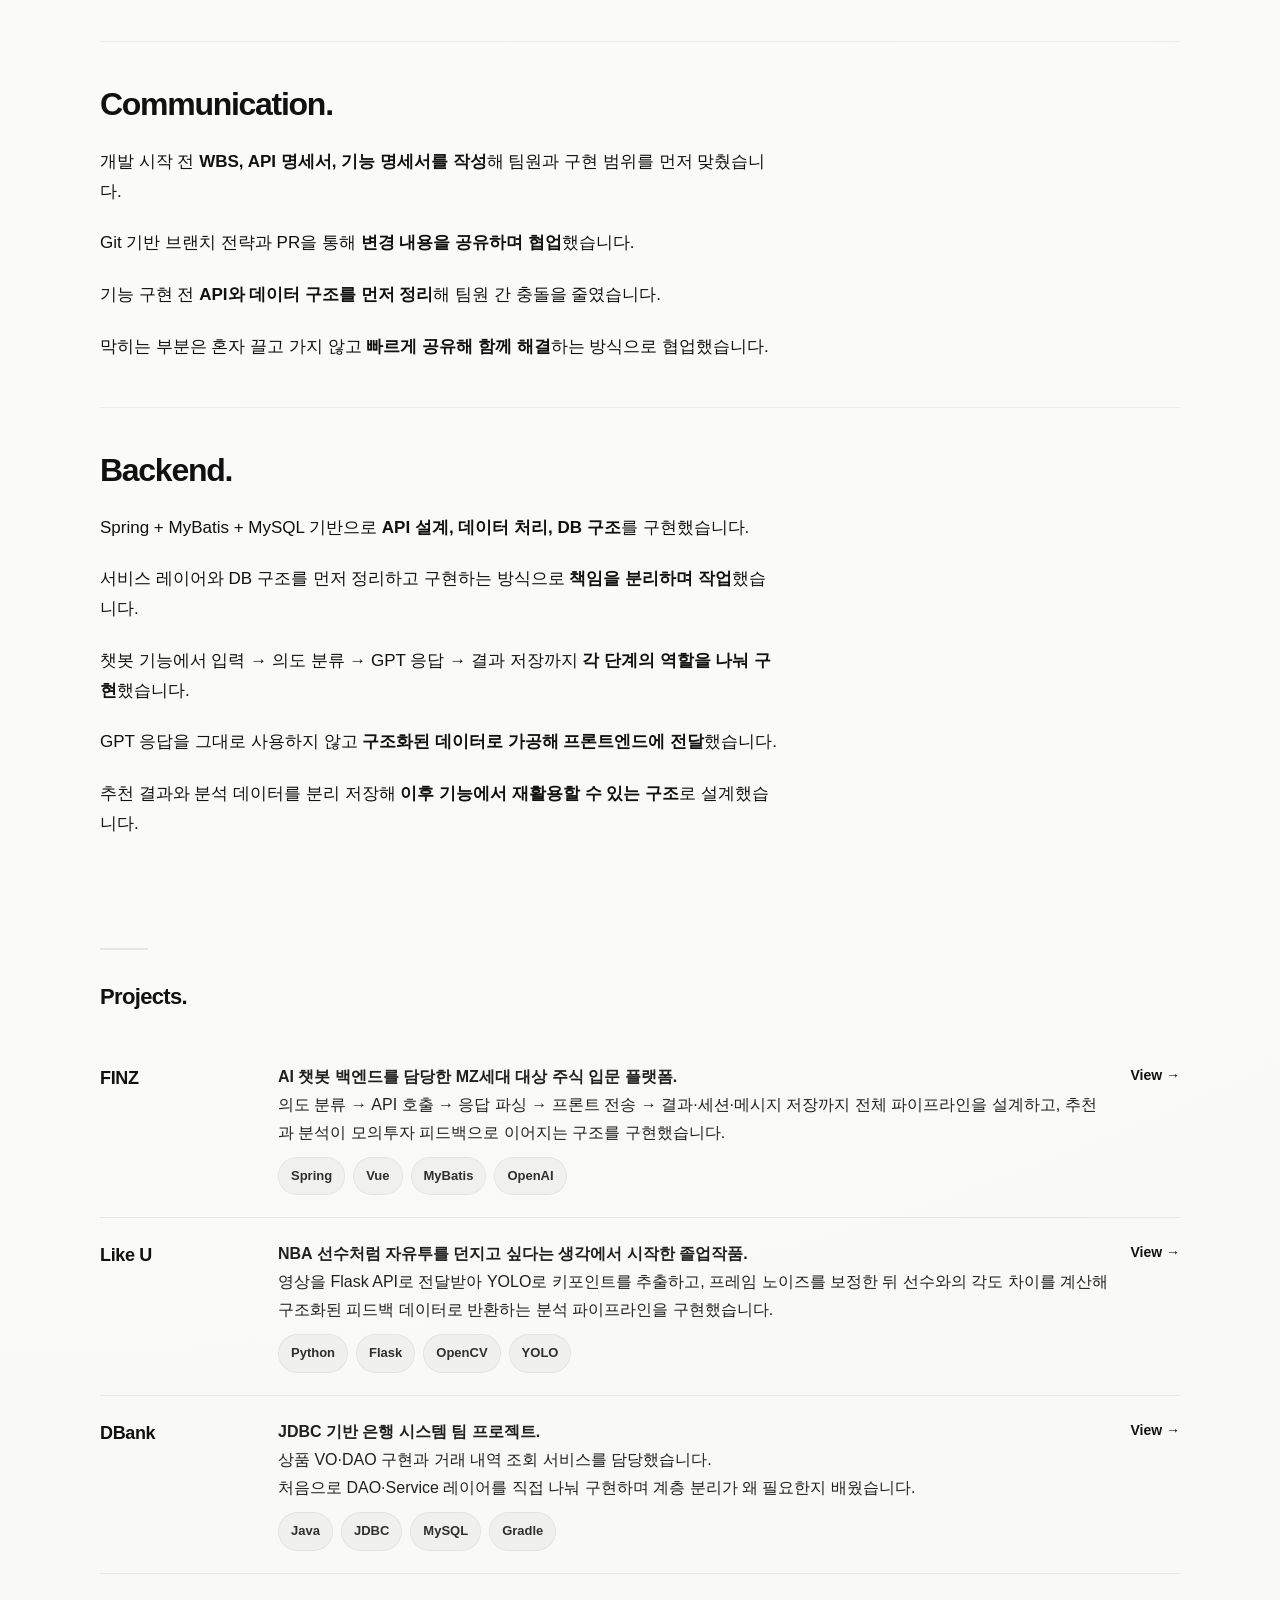
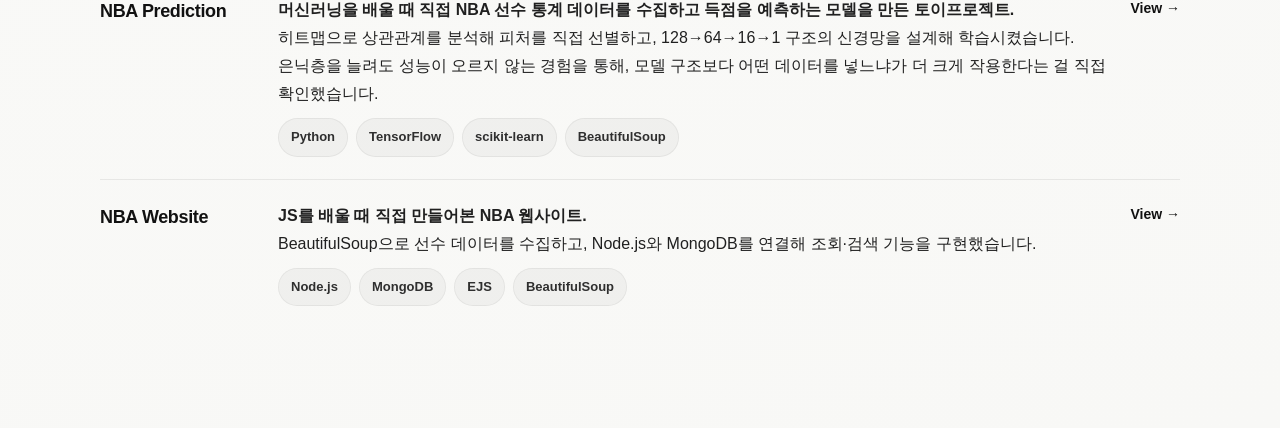
==== commit c26bf082: "update" ====
--- a/index.html
+++ b/index.html
@@ -162,8 +162,6 @@
           </div>
         </div>
       </section> -->
-
-      <div class="divider"></div>
 
       <!-- SKILLS -->
       <section class="section reveal">
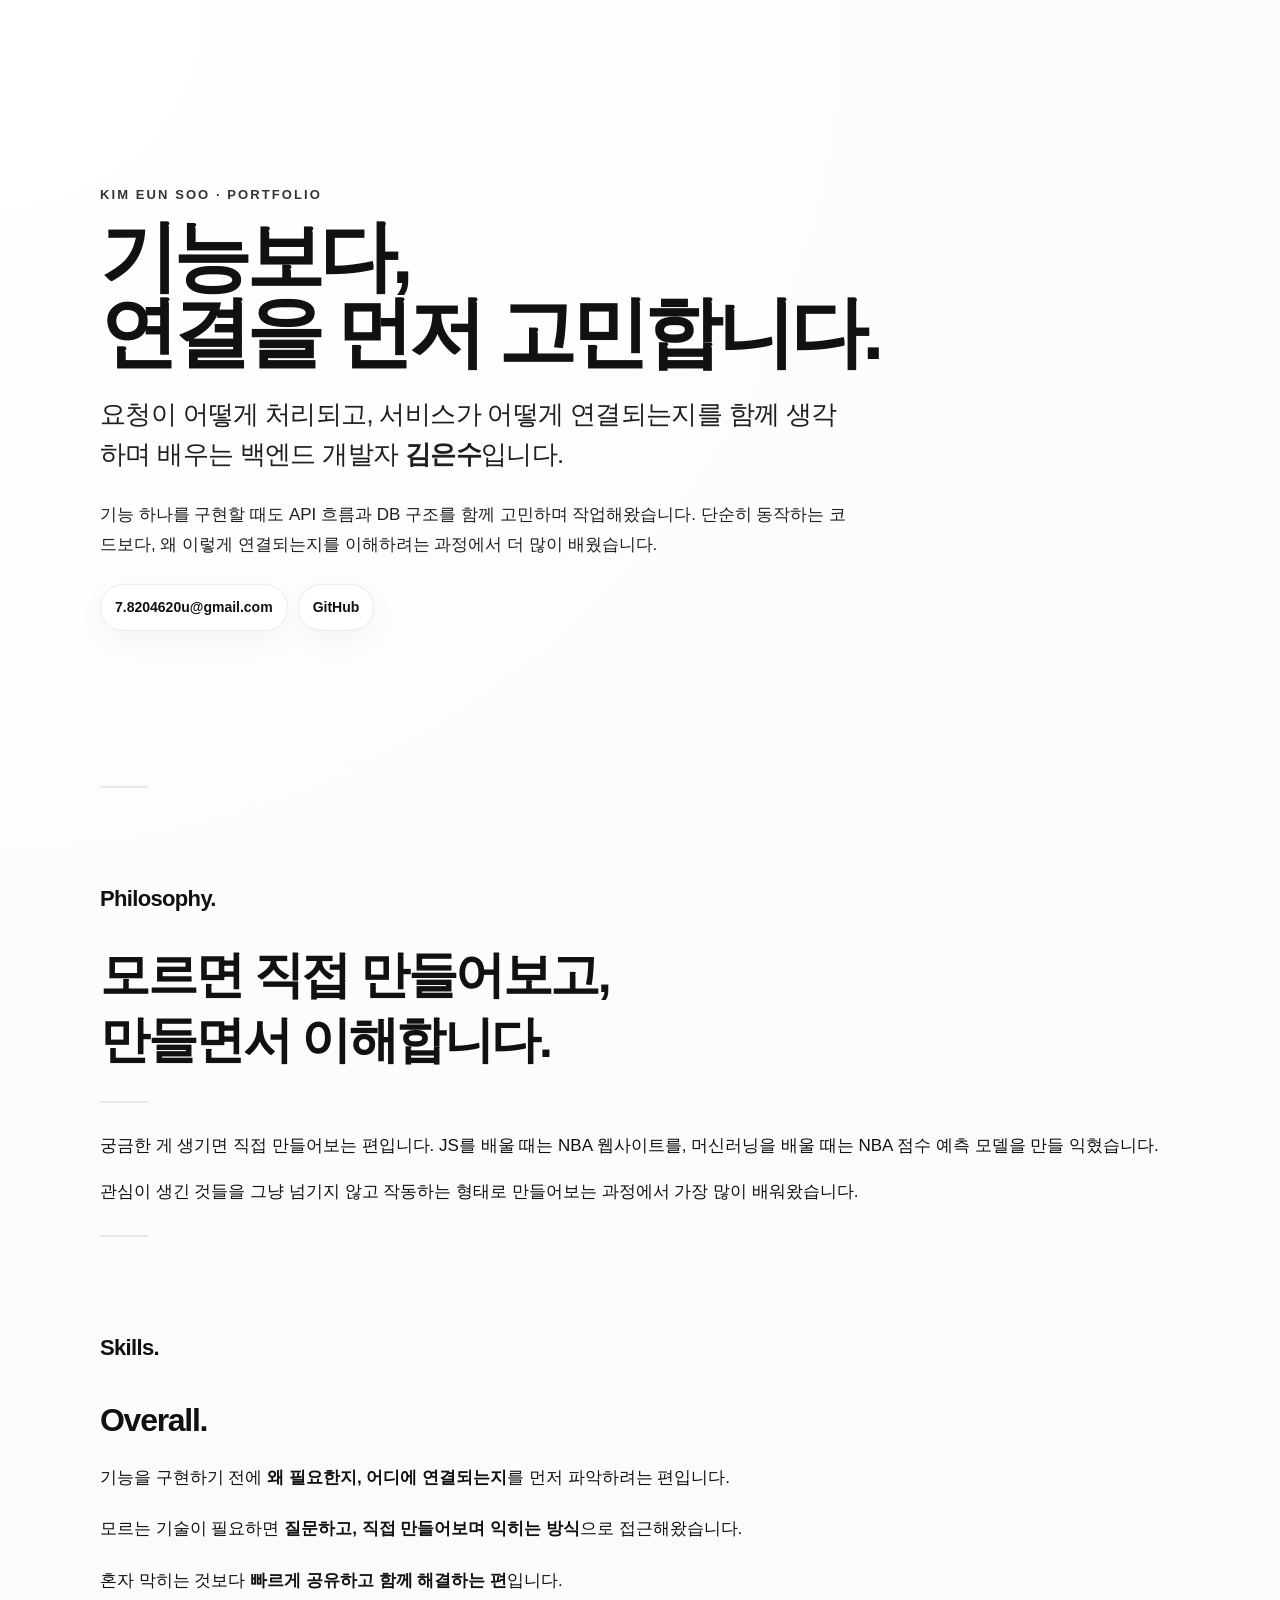
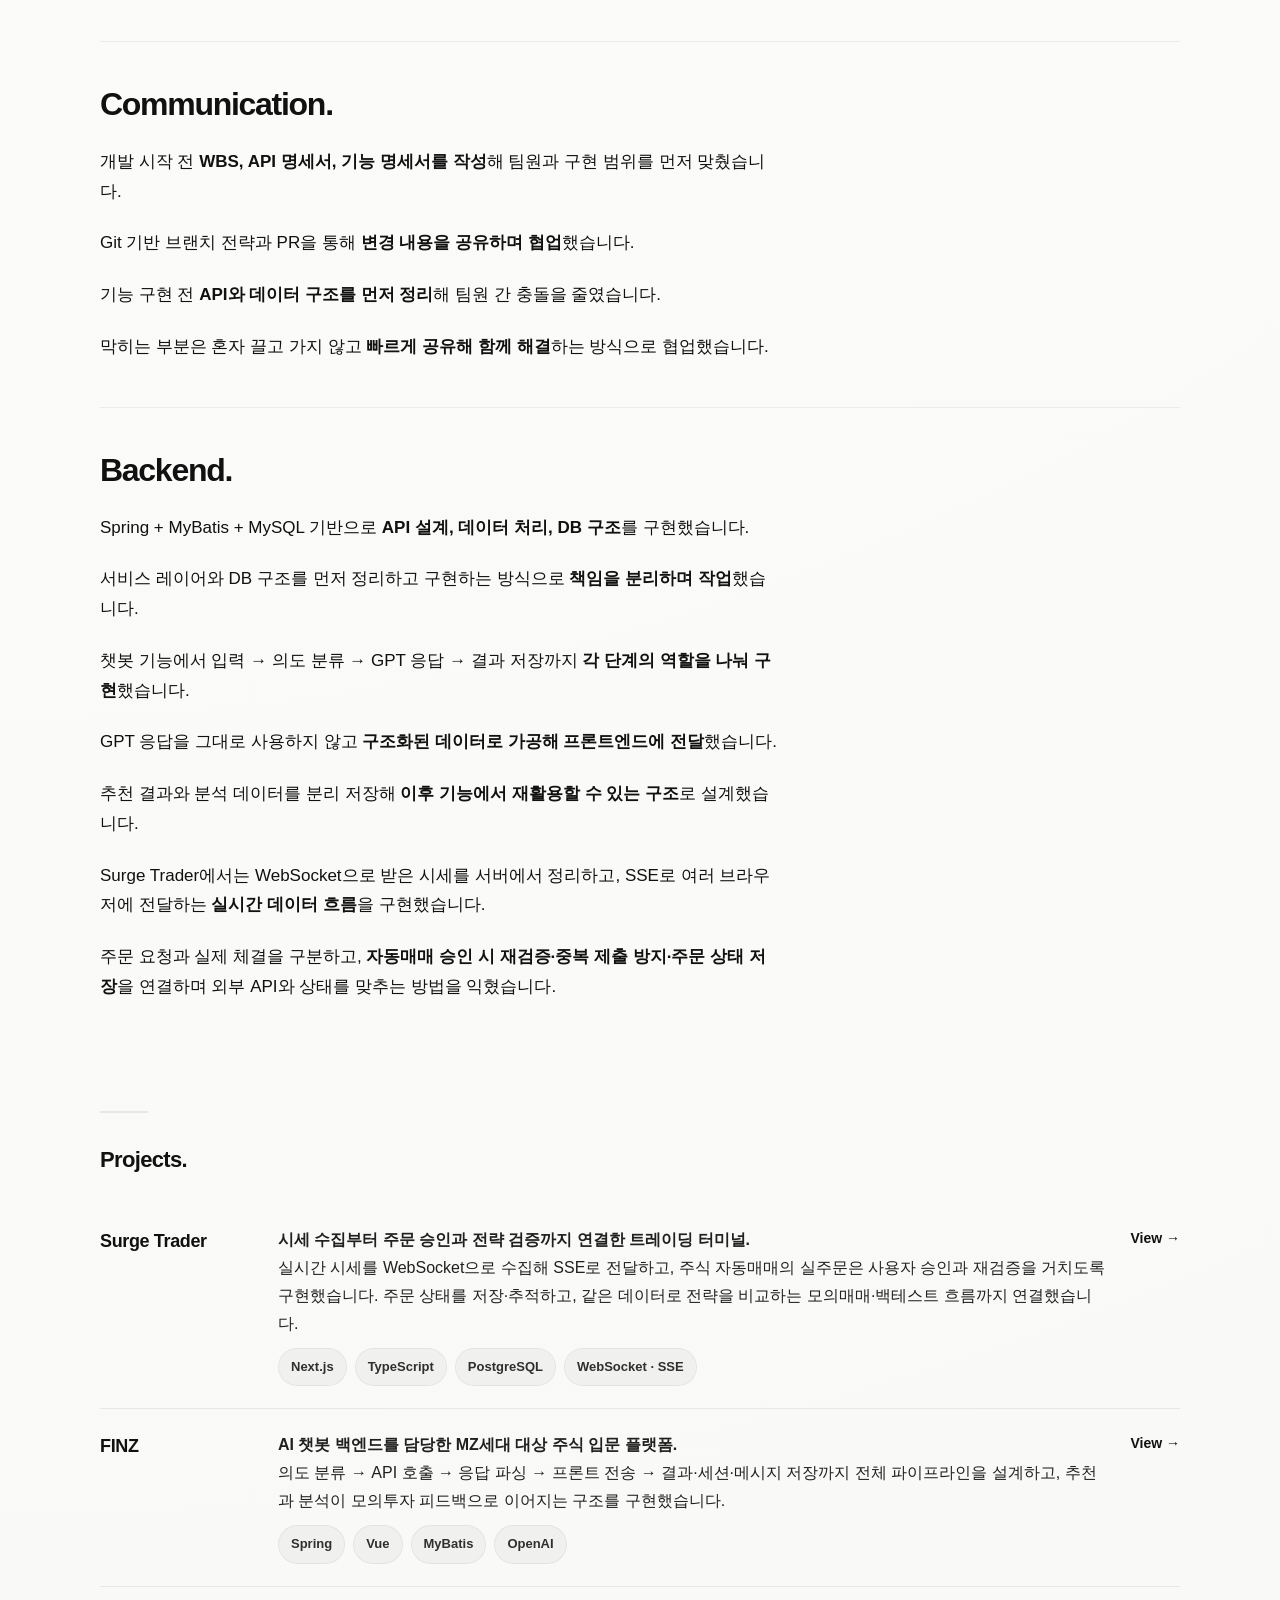
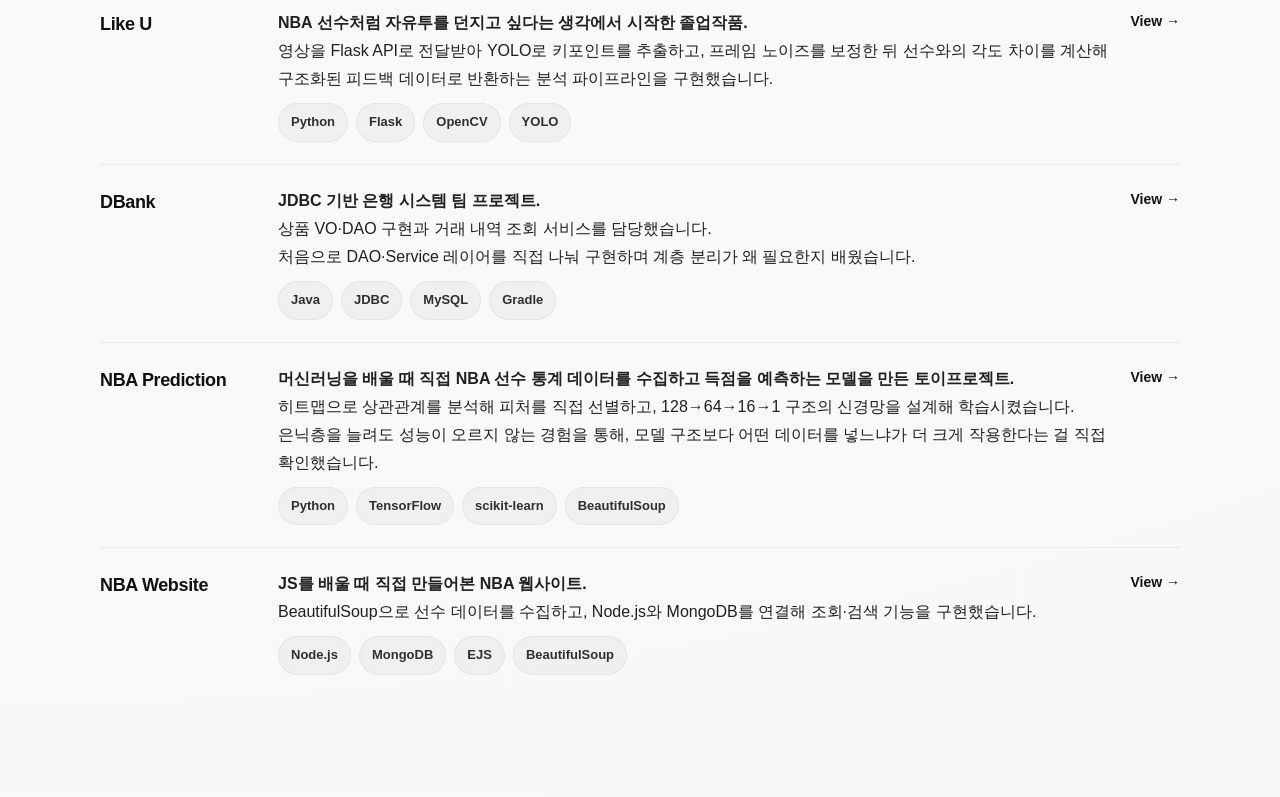
==== commit 532ae1b9: "Add Surge Trader portfolio case study" ====
--- a/index.html
+++ b/index.html
@@ -1,10 +1,12 @@
 <!doctype html>
-<link rel="stylesheet" href="../styles/main.css" />
 <html lang="ko">
   <head>
     <meta charset="utf-8" />
     <meta name="viewport" content="width=device-width,initial-scale=1" />
     <title>Eunsu Kim | Portfolio</title>
+    <meta name="description" content="백엔드 개발자 김은수의 포트폴리오. Surge Trader, FINZ, Like U 프로젝트를 통해 API, 데이터 처리, 서비스 연결 과정을 소개합니다." />
+    <link rel="stylesheet" href="styles/main.css" />
+    <noscript><style>.reveal { opacity: 1; transform: none; }</style></noscript>
   </head>
 
   <body>
@@ -249,17 +251,48 @@
               <strong>이후 기능에서 재활용할 수 있는 구조</strong>로
               설계했습니다.
             </p>
+
+            <p>
+              Surge Trader에서는 WebSocket으로 받은 시세를 서버에서 정리하고,
+              SSE로 여러 브라우저에 전달하는 <strong>실시간 데이터 흐름</strong>을
+              구현했습니다.
+            </p>
+
+            <p>
+              주문 요청과 실제 체결을 구분하고,
+              <strong>자동매매 승인 시 재검증·중복 제출 방지·주문 상태 저장</strong>을
+              연결하며 외부 API와 상태를 맞추는 방법을 익혔습니다.
+            </p>
           </div>
         </div>
       </section>
 
-      <section class="section reveal">
+      <section class="section reveal" id="projects">
         <div class="divider"></div>
 
         <div class="section-title">
           <h2>Projects.</h2>
         </div>
         <div class="project-list">
+          <a href="projects/surge-trader.html" class="project-row">
+            <div class="project-row-name">Surge Trader</div>
+            <div class="project-row-main">
+              <p class="project-row-desc">
+                <strong>시세 수집부터 주문 승인과 전략 검증까지 연결한 트레이딩 터미널.</strong><br />
+                실시간 시세를 WebSocket으로 수집해 SSE로 전달하고,
+                주식 자동매매의 실주문은 사용자 승인과 재검증을 거치도록 구현했습니다.
+                주문 상태를 저장·추적하고, 같은 데이터로 전략을 비교하는
+                모의매매·백테스트 흐름까지 연결했습니다.
+              </p>
+              <div class="project-row-stack">
+                <span class="chip">Next.js</span>
+                <span class="chip">TypeScript</span>
+                <span class="chip">PostgreSQL</span>
+                <span class="chip">WebSocket · SSE</span>
+              </div>
+            </div>
+            <div class="project-row-link">View →</div>
+          </a>
           <a href="projects/finz.html" class="project-row">
             <div class="project-row-name">FINZ</div>
             <div class="project-row-main">
